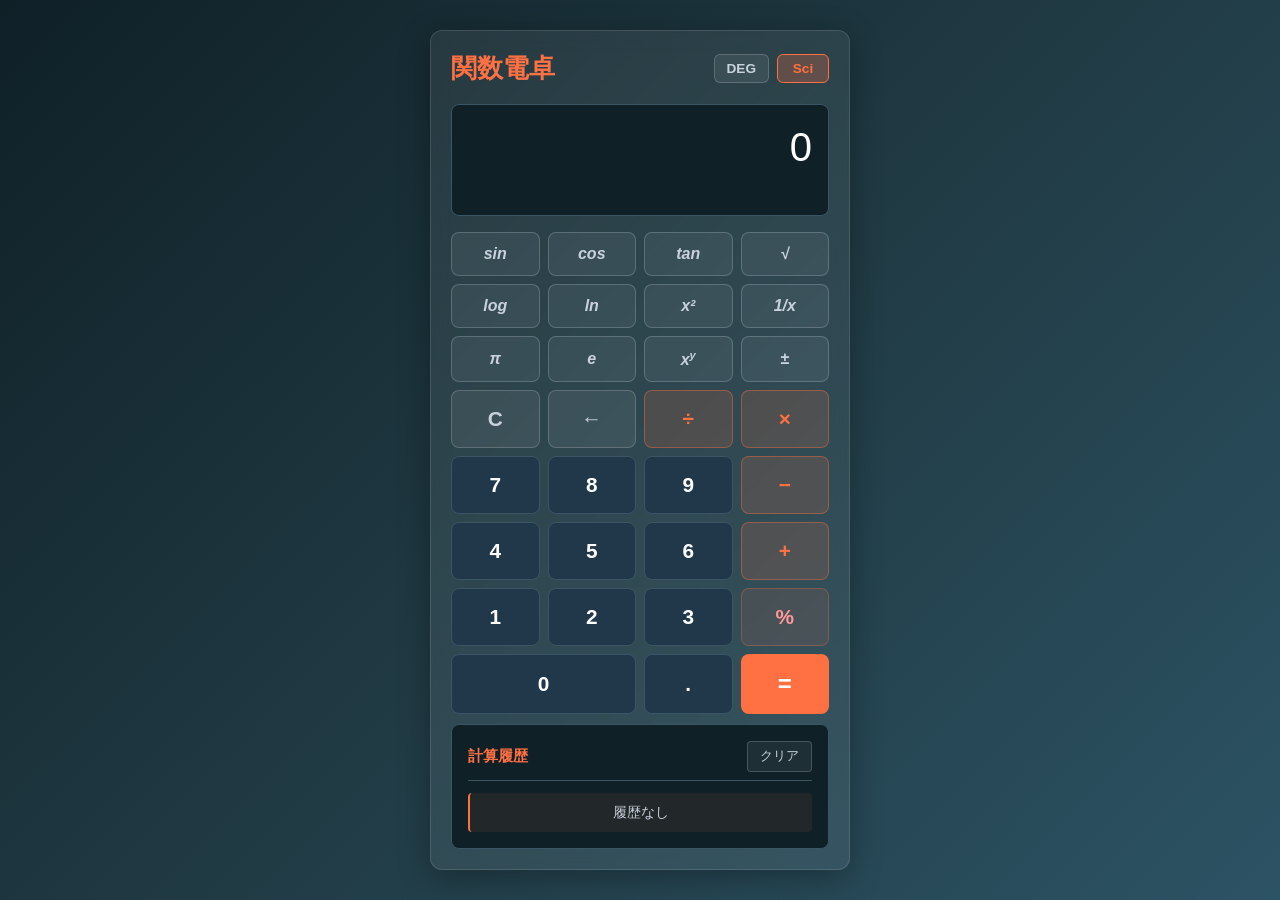
==== index.html @ 438bbd1d "Add v2 scientific calculator" ====
<!DOCTYPE html>
<html lang="ja">
<head>
    <meta charset="UTF-8">
    <meta name="viewport" content="width=device-width, initial-scale=1.0">
    <title>関数電卓 v2</title>
    <link rel="stylesheet" href="style.css">
</head>
<body>
    <div class="container">
        <div class="calculator" id="calculator">
            <div class="header">
                <h1>関数電卓</h1>
                <div class="header-controls">
                    <button class="toggle-btn" id="angleToggle" data-mode="DEG" title="角度モード切替">DEG</button>
                    <button class="toggle-btn" id="sciToggle" title="関数キーの表示切替">Sci</button>
                </div>
            </div>

            <!-- ディスプレイ -->
            <div class="display-section">
                <div class="display" id="display">0</div>
                <div class="expression" id="expression"></div>
            </div>

            <!-- 関数ボタン行（Sci モード時のみ表示） -->
            <div class="buttons sci-buttons" id="sciButtons">
                <!-- Sci 第1行 -->
                <button class="btn btn-sci" data-fn="sin">sin</button>
                <button class="btn btn-sci" data-fn="cos">cos</button>
                <button class="btn btn-sci" data-fn="tan">tan</button>
                <button class="btn btn-sci" data-fn="sqrt">√</button>

                <!-- Sci 第2行 -->
                <button class="btn btn-sci" data-fn="log10">log</button>
                <button class="btn btn-sci" data-fn="ln">ln</button>
                <button class="btn btn-sci" data-fn="square">x²</button>
                <button class="btn btn-sci" data-fn="recip">1/x</button>

                <!-- Sci 第3行 -->
                <button class="btn btn-sci" data-const="pi">π</button>
                <button class="btn btn-sci" data-const="e">e</button>
                <button class="btn btn-sci" data-operator="^">x<sup>y</sup></button>
                <button class="btn btn-sci" data-action="negate">±</button>
            </div>

            <!-- 基本ボタングリッド -->
            <div class="buttons">
                <!-- 第1行 -->
                <button class="btn btn-function" data-action="clear">C</button>
                <button class="btn btn-function" data-action="backspace">←</button>
                <button class="btn btn-operator" data-operator="/">÷</button>
                <button class="btn btn-operator" data-operator="*">×</button>

                <!-- 第2行 -->
                <button class="btn btn-number" data-number="7">7</button>
                <button class="btn btn-number" data-number="8">8</button>
                <button class="btn btn-number" data-number="9">9</button>
                <button class="btn btn-operator" data-operator="-">−</button>

                <!-- 第3行 -->
                <button class="btn btn-number" data-number="4">4</button>
                <button class="btn btn-number" data-number="5">5</button>
                <button class="btn btn-number" data-number="6">6</button>
                <button class="btn btn-operator" data-operator="+">+</button>

                <!-- 第4行 -->
                <button class="btn btn-number" data-number="1">1</button>
                <button class="btn btn-number" data-number="2">2</button>
                <button class="btn btn-number" data-number="3">3</button>
                <button class="btn btn-percent" data-action="percent">%</button>

                <!-- 第5行 -->
                <button class="btn btn-number" data-number="0" style="grid-column: 1 / 3;">0</button>
                <button class="btn btn-number" data-number=".">.</button>
                <button class="btn btn-equals" data-action="equals">=</button>
            </div>

            <!-- 履歴セクション -->
            <div class="history-section">
                <div class="history-header">
                    <h3>計算履歴</h3>
                    <button class="btn-small" id="clearHistory">クリア</button>
                </div>
                <ul class="history" id="history"></ul>
            </div>
        </div>
    </div>

    <script src="app.js"></script>
</body>
</html>
---- style.css ----
/* ========================================
   リセット・基本設定
   ======================================== */
* {
    margin: 0;
    padding: 0;
    box-sizing: border-box;
}

html, body {
    width: 100%;
    height: 100%;
}

body {
    background: linear-gradient(135deg, #0f2027, #203a43, #2c5364);
    color: #FFFFFF;
    font-family: '遊ゴシック', 'Yu Gothic UI', 'Yu Gothic', 'Meiryo', sans-serif;
    display: flex;
    align-items: center;
    justify-content: center;
    min-height: 100vh;
    padding: 10px;
}

/* ========================================
   コンテナ・レイアウト
   ======================================== */
.container {
    width: 100%;
    max-width: 420px;
}

.calculator {
    background: rgba(255, 255, 255, 0.07);
    border: 1px solid rgba(255, 255, 255, 0.12);
    border-radius: 12px;
    padding: 20px;
    backdrop-filter: blur(10px);
    box-shadow: 0 8px 32px rgba(0, 0, 0, 0.3);
}

/* ========================================
   ヘッダー
   ======================================== */
.header {
    display: flex;
    align-items: center;
    justify-content: space-between;
    margin-bottom: 18px;
}

.header h1 {
    font-size: 1.6em;
    color: #FF7043;
}

.header-controls {
    display: flex;
    gap: 8px;
}

.toggle-btn {
    background: rgba(255, 255, 255, 0.07);
    color: #C8D2DC;
    border: 1px solid rgba(255, 255, 255, 0.18);
    padding: 6px 12px;
    border-radius: 6px;
    font-size: 0.85em;
    font-weight: 600;
    cursor: pointer;
    transition: all 0.2s;
    font-family: inherit;
    min-width: 52px;
}

.toggle-btn:hover {
    background: rgba(255, 255, 255, 0.12);
    color: #FFFFFF;
    border-color: rgba(255, 255, 255, 0.3);
}

.toggle-btn.active {
    background: rgba(255, 112, 67, 0.25);
    color: #FF7043;
    border-color: #FF7043;
}

/* ========================================
   ディスプレイ
   ======================================== */
.display-section {
    background: #0F2027;
    border: 1px solid #3A5564;
    border-radius: 8px;
    padding: 16px;
    margin-bottom: 16px;
    text-align: right;
}

.display {
    font-size: 2.5em;
    font-weight: 300;
    color: #FFFFFF;
    word-wrap: break-word;
    word-break: break-all;
    min-height: 50px;
    display: flex;
    align-items: flex-end;
    justify-content: flex-end;
    line-height: 1.2;
}

.expression {
    font-size: 0.9em;
    color: #8A9AB5;
    margin-top: 8px;
    min-height: 20px;
}

/* ========================================
   ボタングリッド
   ======================================== */
.buttons {
    display: grid;
    grid-template-columns: repeat(4, 1fr);
    gap: 8px;
    margin-bottom: 10px;
}

.sci-buttons {
    margin-bottom: 8px;
}

.sci-buttons.hidden {
    display: none;
}

.btn {
    padding: 16px 12px;
    border: none;
    border-radius: 8px;
    font-size: 1.3em;
    font-weight: 600;
    cursor: pointer;
    transition: all 0.2s ease;
    font-family: inherit;
    text-transform: none;
}

.btn:active {
    transform: scale(0.95);
    transition: transform 0.1s ease;
}

/* 数字ボタン */
.btn-number {
    background: #21384A;
    color: #FFFFFF;
    border: 1px solid #3A5564;
}

.btn-number:hover {
    background: #2C4A5F;
    border-color: #FF7043;
}

.btn-number:active {
    background: #1A2F40;
    border-color: #FF5722;
}

/* 演算子ボタン */
.btn-operator {
    background: rgba(255, 112, 67, 0.15);
    color: #FF7043;
    border: 1px solid rgba(255, 112, 67, 0.4);
}

.btn-operator:hover {
    background: rgba(255, 112, 67, 0.25);
    border-color: #FF7043;
    color: #FFFFFF;
}

.btn-operator:active {
    background: #FF7043;
    color: #FFFFFF;
    border-color: #FF5722;
}

/* 関数ボタン（C・←） */
.btn-function {
    background: rgba(255, 255, 255, 0.07);
    color: #C8D2DC;
    border: 1px solid rgba(255, 255, 255, 0.18);
}

.btn-function:hover {
    background: rgba(255, 255, 255, 0.12);
    color: #FFFFFF;
    border-color: rgba(255, 255, 255, 0.3);
}

.btn-function:active {
    background: rgba(255, 255, 255, 0.18);
}

/* イコールボタン */
.btn-equals {
    background: #FF7043;
    color: #FFFFFF;
    border: none;
    font-size: 1.5em;
}

.btn-equals:hover {
    background: #FF5722;
}

.btn-equals:active {
    background: #E64A19;
}

/* パーセントボタン */
.btn-percent {
    background: rgba(255, 112, 67, 0.1);
    color: #FF9999;
    border: 1px solid rgba(255, 112, 67, 0.3);
}

.btn-percent:hover {
    background: rgba(255, 112, 67, 0.2);
    border-color: #FF7043;
}

/* 関数キー（sin/cos/log など） */
.btn-sci {
    background: rgba(200, 210, 220, 0.08);
    color: #C8D2DC;
    border: 1px solid rgba(200, 210, 220, 0.25);
    font-size: 1em;
    padding: 12px 10px;
    font-style: italic;
}

.btn-sci:hover {
    background: rgba(255, 112, 67, 0.15);
    color: #FF7043;
    border-color: rgba(255, 112, 67, 0.4);
}

.btn-sci:active {
    background: rgba(255, 112, 67, 0.3);
    color: #FFFFFF;
}

.btn-sci sup {
    font-size: 0.7em;
    vertical-align: super;
}

/* ========================================
   履歴セクション
   ======================================== */
.history-section {
    background: #0F2027;
    border: 1px solid #3A5564;
    border-radius: 8px;
    padding: 16px;
    max-height: 180px;
    overflow-y: auto;
    margin-top: 10px;
}

.history-header {
    display: flex;
    justify-content: space-between;
    align-items: center;
    margin-bottom: 12px;
    padding-bottom: 8px;
    border-bottom: 1px solid #3A5564;
}

.history-header h3 {
    font-size: 0.95em;
    color: #FF7043;
}

.btn-small {
    background: rgba(255, 255, 255, 0.07);
    color: #C8D2DC;
    border: 1px solid rgba(255, 255, 255, 0.18);
    padding: 6px 12px;
    border-radius: 4px;
    font-size: 0.8em;
    cursor: pointer;
    transition: all 0.2s;
    font-family: inherit;
}

.btn-small:hover {
    background: rgba(255, 255, 255, 0.12);
    color: #FFFFFF;
}

.history {
    list-style: none;
    display: flex;
    flex-direction: column;
    gap: 8px;
}

.history li {
    padding: 10px;
    background: rgba(255, 112, 67, 0.08);
    border-left: 2px solid #FF7043;
    border-radius: 4px;
    font-size: 0.9em;
    color: #C8D2DC;
    cursor: pointer;
    transition: all 0.2s;
}

.history li:hover {
    background: rgba(255, 112, 67, 0.15);
    color: #FFFFFF;
    padding-left: 14px;
}

.history-empty {
    text-align: center;
    color: #8A9AB5;
    font-size: 0.85em;
    padding: 20px 10px;
}

/* ========================================
   レスポンシブ対応
   ======================================== */
@media (max-width: 480px) {
    .calculator {
        padding: 16px;
    }

    .header h1 {
        font-size: 1.4em;
    }

    .display {
        font-size: 2em;
    }

    .btn {
        padding: 14px 8px;
        font-size: 1.1em;
    }

    .btn-sci {
        padding: 10px 6px;
        font-size: 0.95em;
    }

    .history-section {
        max-height: 140px;
    }
}

@media (orientation: landscape) and (max-height: 600px) {
    body {
        padding: 5px;
    }

    .calculator {
        padding: 12px;
    }

    .header {
        margin-bottom: 10px;
    }

    .header h1 {
        font-size: 1.2em;
    }

    .display {
        font-size: 1.6em;
        min-height: 36px;
    }

    .display-section {
        margin-bottom: 10px;
        padding: 8px;
    }

    .buttons {
        gap: 5px;
    }

    .btn {
        padding: 8px 6px;
        font-size: 1em;
    }

    .btn-sci {
        padding: 6px 4px;
        font-size: 0.85em;
    }

    .history-section {
        display: none;
    }
}

/* スクロールバー */
.history-section::-webkit-scrollbar {
    width: 6px;
}

.history-section::-webkit-scrollbar-track {
    background: rgba(255, 255, 255, 0.05);
    border-radius: 3px;
}

.history-section::-webkit-scrollbar-thumb {
    background: rgba(255, 112, 67, 0.4);
    border-radius: 3px;
}

.history-section::-webkit-scrollbar-thumb:hover {
    background: rgba(255, 112, 67, 0.6);
}
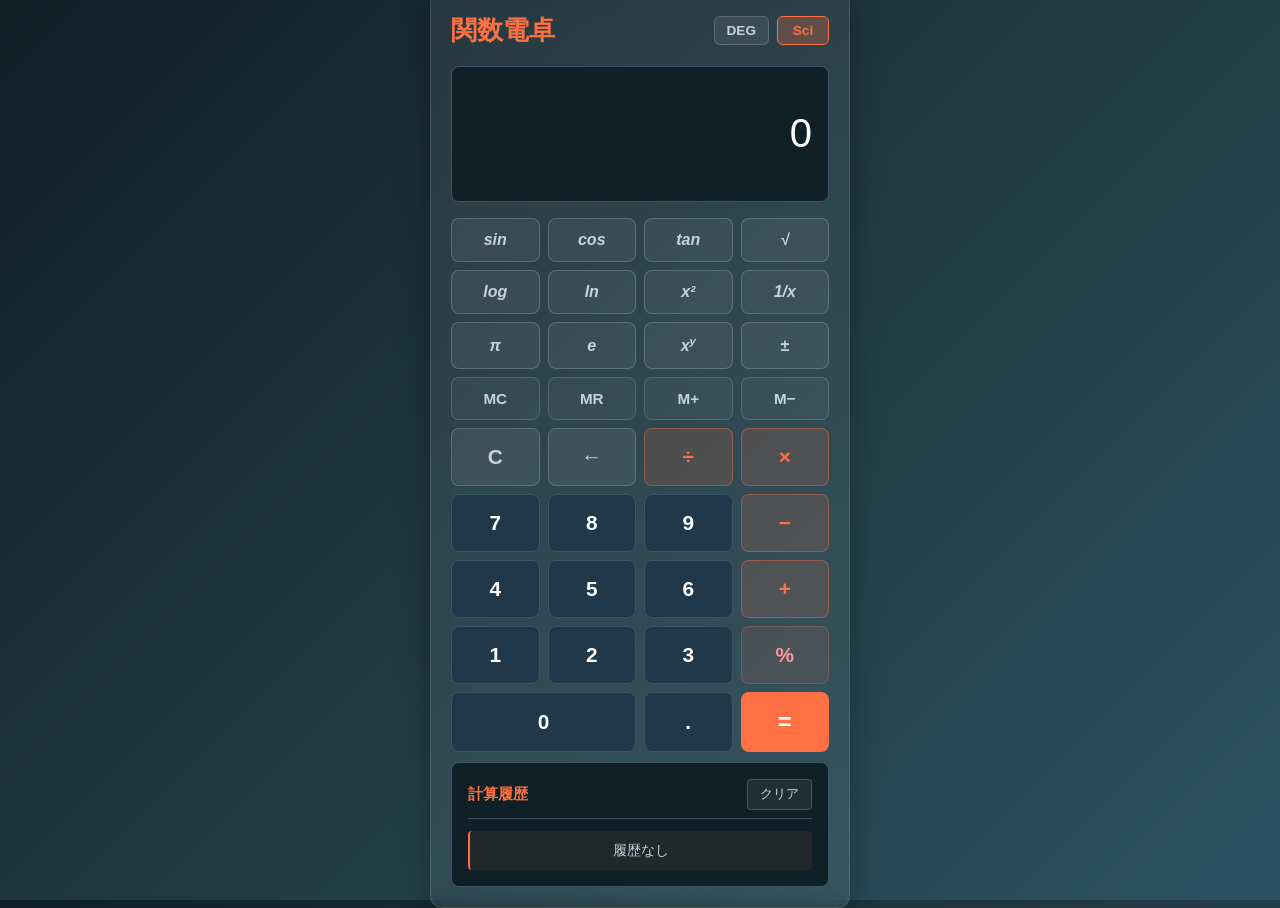
==== commit 6adb5fc7: "Add operator precedence and memory functions - × ÷ ^ are evaluated before + − - Expression display s" ====
--- a/index.html
+++ b/index.html
@@ -19,6 +19,9 @@
 
             <!-- ディスプレイ -->
             <div class="display-section">
+                <div class="display-meta">
+                    <span class="memory-indicator" id="memoryIndicator"></span>
+                </div>
                 <div class="display" id="display">0</div>
                 <div class="expression" id="expression"></div>
             </div>
@@ -42,6 +45,14 @@
                 <button class="btn btn-sci" data-const="e">e</button>
                 <button class="btn btn-sci" data-operator="^">x<sup>y</sup></button>
                 <button class="btn btn-sci" data-action="negate">±</button>
+            </div>
+
+            <!-- メモリボタン行（常に表示） -->
+            <div class="buttons memory-buttons">
+                <button class="btn btn-memory" data-memory="clear" title="メモリをクリア">MC</button>
+                <button class="btn btn-memory" data-memory="recall" title="メモリを呼び出し">MR</button>
+                <button class="btn btn-memory" data-memory="add" title="現在値をメモリに加算">M+</button>
+                <button class="btn btn-memory" data-memory="sub" title="現在値をメモリから減算">M−</button>
             </div>
 
             <!-- 基本ボタングリッド -->
--- a/style.css
+++ b/style.css
@@ -116,6 +116,29 @@
     color: #8A9AB5;
     margin-top: 8px;
     min-height: 20px;
+}
+
+.display-meta {
+    display: flex;
+    justify-content: flex-start;
+    min-height: 20px;
+    margin-bottom: 4px;
+}
+
+.memory-indicator {
+    color: #FF7043;
+    font-size: 0.8em;
+    font-weight: 700;
+    padding: 2px 8px;
+    background: rgba(255, 112, 67, 0.15);
+    border: 1px solid rgba(255, 112, 67, 0.3);
+    border-radius: 4px;
+    visibility: hidden;
+    letter-spacing: 0.5px;
+}
+
+.memory-indicator.active {
+    visibility: visible;
 }
 
 /* ========================================
@@ -260,6 +283,31 @@
     vertical-align: super;
 }
 
+/* メモリキー（MC/MR/M+/M−） */
+.memory-buttons {
+    margin-bottom: 8px;
+}
+
+.btn-memory {
+    background: rgba(200, 210, 220, 0.05);
+    color: #C8D2DC;
+    border: 1px solid rgba(200, 210, 220, 0.2);
+    font-size: 0.95em;
+    padding: 12px 8px;
+    font-weight: 600;
+}
+
+.btn-memory:hover {
+    background: rgba(255, 112, 67, 0.15);
+    color: #FF7043;
+    border-color: rgba(255, 112, 67, 0.4);
+}
+
+.btn-memory:active {
+    background: rgba(255, 112, 67, 0.3);
+    color: #FFFFFF;
+}
+
 /* ========================================
    履歴セクション
    ======================================== */
